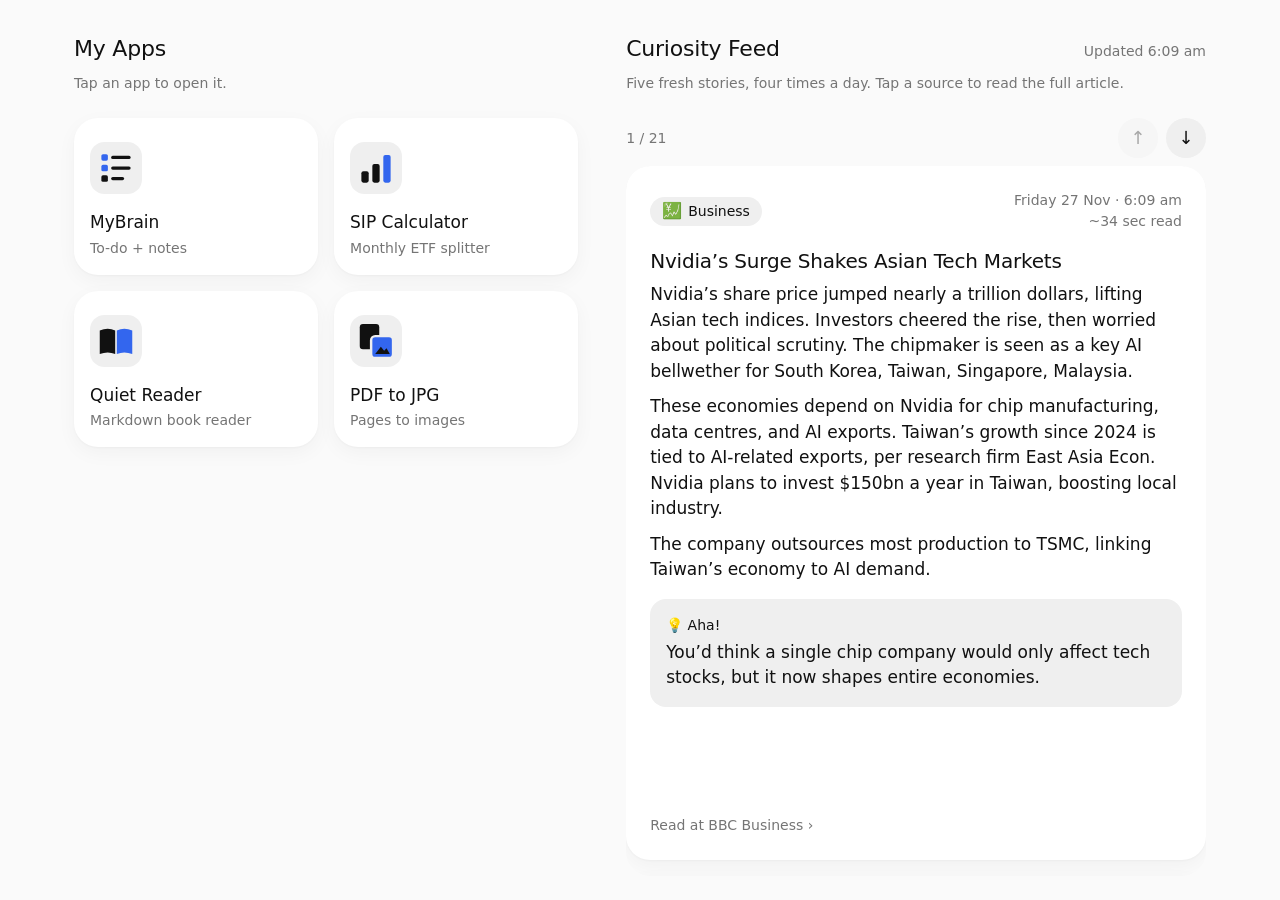
==== index.html @ 1f0b3046 "Curiosity Feed: Reels-style window, one story per screen - Feed is a fixed window; stories snap one " ====
<!DOCTYPE html>
<html lang="en">
<head>
<meta charset="utf-8">
<meta name="viewport" content="width=device-width, initial-scale=1">
<title>My Apps</title>
<link rel="manifest" href="/manifest.json">
<meta name="theme-color" content="#fafafa">
<meta name="color-scheme" content="only light">
<link rel="icon" href="/icons/icon-192.png">
<link rel="apple-touch-icon" href="/icons/icon-192.png">
<link rel="stylesheet" href="/theme.css">
<style>
  .grid{display:grid; grid-template-columns:1fr 1fr; gap:var(--s2)}
  a.app{display:block; background:var(--surface); border-radius:var(--r-card); padding:var(--s3) var(--s2) var(--s2);
        box-shadow:var(--shadow); text-decoration:none}
  a.app:active{transform:scale(.98)}
  .ico{width:52px; height:52px; display:block}
  .name{margin-top:var(--s2)}
  .desc{font-size:var(--fs-sm); color:var(--muted); margin-top:2px}
  #install{display:none; width:100%; margin-top:var(--s3)}

  /* ---------- Curiosity Feed ---------- */
  .feed-head{display:flex; align-items:baseline; justify-content:space-between; margin:var(--s5) 0 var(--s1)}
  .feed-head h2{font-size:var(--fs-lg); font-weight:500; margin:0; letter-spacing:-.01em}
  /* Reels-style window: fixed height, one story per screen, snaps into place */
  .feed-box{position:relative}
  #feed{height:min(700px, calc(100dvh - 150px)); overflow-y:auto; scroll-snap-type:y mandatory; overscroll-behavior:contain;
        scrollbar-width:none; border-radius:var(--r-card)}
  #feed::-webkit-scrollbar{display:none}
  .slide{height:100%; scroll-snap-align:start; scroll-snap-stop:always; padding-bottom:var(--s2)}
  .story{height:100%; display:flex; flex-direction:column; overflow-y:auto; overscroll-behavior:auto; scrollbar-width:none;
         background:var(--surface); border-radius:var(--r-card); padding:var(--s3); box-shadow:var(--shadow)}
  .story .src{margin-top:auto; padding-top:var(--s2)}
  .when{font-size:var(--fs-sm); color:var(--muted)}
  .feed-nav{display:flex; align-items:center; justify-content:flex-end; gap:var(--s1); margin:0 0 var(--s1)}
  .feed-nav .count{font-size:var(--fs-sm); color:var(--muted); margin-right:auto}
  .feed-nav button{width:40px; height:40px; border:0; border-radius:var(--r-pill); background:var(--soft); cursor:pointer; font-size:18px; line-height:1}
  .feed-nav button:disabled{opacity:.35; cursor:default}
  .story::-webkit-scrollbar{display:none}
  /* Wide screens: apps left, feed right; the page fits the screen and only the feed scrolls */
  @media (min-width: 1000px){
    .wrap{max-width:1180px; height:100dvh; padding-bottom:var(--s3); display:flex; flex-direction:column}
    .layout{flex:1; min-height:0; display:grid; grid-template-columns:minmax(0,1fr) minmax(0,1.15fr); gap:var(--s5)}
    .col-feed{display:flex; flex-direction:column; min-height:0}
    .col-feed .feed-head{margin-top:0}
    .feed-box{flex:1; min-height:0}
    #feed{height:100%}
  }
  /* Phones: almost full screen like Reels, slightly tighter text so a story fits one screen */
  @media (max-width: 600px){
    #feed{height:calc(100dvh - 72px); max-height:780px}
    .story{padding:20px}
    .story h3{font-size:18px; margin:12px 0 6px}
    .story p{font-size:16px; line-height:1.45; margin-bottom:8px}
    .aha{margin-top:12px; padding:12px var(--s2); font-size:16px; line-height:1.45}
    .story .src{padding-top:12px}
  }
  .story-top{display:flex; align-items:center; gap:var(--s1); font-size:var(--fs-sm); color:var(--muted)}
  .topic{display:inline-flex; align-items:center; gap:6px; background:var(--soft); color:var(--ink); border-radius:var(--r-pill); padding:4px 12px}
  .topic .em{font-size:16px; line-height:1}
  .new{background:var(--accent); color:var(--on-accent); border-radius:var(--r-pill); padding:2px 10px; font-size:12px}
  .read{margin-left:auto; text-align:right}
  .story h3{font-size:20px; font-weight:500; line-height:1.3; margin:var(--s2) 0 var(--s1); letter-spacing:-.01em}
  .story p{margin:0 0 10px} .story p:last-of-type{margin-bottom:0}
  .aha{margin-top:var(--s2); background:var(--soft); border-radius:var(--r-ctl); padding:var(--s2)}
  .aha b{display:block; font-weight:500; font-size:var(--fs-sm); margin-bottom:4px}
  .src{display:inline-flex; align-items:center; gap:4px; margin-top:var(--s2); font-size:var(--fs-sm); color:var(--muted); text-decoration:none}
  .src:hover{color:var(--ink)}
  .rabbit{background:var(--soft); box-shadow:none}
  .rabbit .topic{background:var(--surface)}
  .dig{display:flex; flex-direction:column; gap:var(--s1); margin-top:var(--s2)}
  .dig a{display:flex; justify-content:space-between; gap:var(--s1); background:var(--surface); border-radius:var(--r-ctl); padding:12px var(--s2);
         text-decoration:none; font-size:15px}
  .dig a span{color:var(--muted)}
  .skel{height:100%; border-radius:var(--r-card); background:var(--surface); box-shadow:var(--shadow); opacity:.6}
</style>
</head>
<body>
<div class="wrap">
 <div class="layout">
 <section class="col-apps">
  <h1 class="title">My Apps</h1>
  <p class="sub">Tap an app to open it.</p>
  <div class="grid" id="grid"></div>
  <button class="btn btn-primary" id="install">Install as app</button>
 </section>

 <section class="col-feed">
  <!-- Curiosity Feed: built 4× a day by .github/workflows/feed.yml into /feed/feed.json -->
  <div class="feed-head"><h2>Curiosity Feed</h2><span class="sub" id="feedWhen" style="margin:0"></span></div>
  <p class="sub">Five fresh stories, four times a day. Tap a source to read the full article.</p>
  <div class="feed-nav"><span class="count" id="feedCount"></span>
    <button id="feedUp" aria-label="Previous story">↑</button><button id="feedDown" aria-label="Next story">↓</button></div>
  <div class="feed-box"><div id="feed"><div class="slide"><div class="skel"></div></div></div></div>
 </section>
 </div>
</div>

<script>
// ---- Icons: soft grey tile, black shapes, one blue shape (see DESIGN.md) ----
const K = "var(--ink)", A = "var(--accent)";
const ICONS = {
  // checklist
  brain: `<rect x="14" y="15" width="8" height="8" rx="2" fill="${A}"/><rect x="26" y="17" width="24" height="4" rx="2" fill="${K}"/>
          <rect x="14" y="28" width="8" height="8" rx="2" fill="${A}"/><rect x="26" y="30" width="24" height="4" rx="2" fill="${K}"/>
          <rect x="14" y="41" width="8" height="8" rx="2" fill="${K}"/><rect x="26" y="43" width="16" height="4" rx="2" fill="${K}"/>`,
  // rising bars
  sip:   `<rect x="14" y="36" width="9" height="14" rx="2.5" fill="${K}"/><rect x="27.5" y="27" width="9" height="23" rx="2.5" fill="${K}"/>
          <rect x="41" y="16" width="9" height="34" rx="2.5" fill="${A}"/>`,
  // open book
  book:  `<path d="M12 19 Q22 15 31 19 V48 Q22 44 12 48 Z" fill="${K}"/><path d="M33 19 Q42 15 52 19 V48 Q42 44 33 48 Z" fill="${A}"/>`,
  // page → picture
  pdf:   `<rect x="12" y="11" width="24" height="31" rx="4" fill="${K}"/>
          <rect x="26" y="26" width="27" height="27" rx="5" fill="${A}" stroke="var(--soft)" stroke-width="3"/>
          <path d="M31 48 L38 39 L42 44 L45 41 L49 48 Z" fill="${K}"/>`,
};
const tile = k => `<svg class="ico" viewBox="0 0 64 64"><rect width="64" height="64" rx="18" fill="var(--soft)"/>${ICONS[k]}</svg>`;

// ---- Single source of truth: add a new app = add one line here ----
const APPS = [
  { name: "MyBrain",        desc: "To-do + notes",        icon: "brain", url: "/mybrain/" },
  { name: "SIP Calculator", desc: "Monthly ETF splitter", icon: "sip",   url: "/sipcalc/" },
  { name: "Quiet Reader",   desc: "Markdown book reader", icon: "book",  url: "/reader/" },
  { name: "PDF to JPG",     desc: "Pages to images",      icon: "pdf",   url: "/pdf2jpg/" },
];

document.getElementById("grid").innerHTML = APPS.map(a => `
  <a class="app" href="${a.url}">
    ${tile(a.icon)}
    <div class="name">${a.name}</div>
    <div class="desc">${a.desc}</div>
  </a>`).join("");

// ---- Curiosity Feed ----
const esc = s => String(s ?? "").replace(/[&<>"']/g, c => ({ "&": "&amp;", "<": "&lt;", ">": "&gt;", '"': "&quot;", "'": "&#39;" }[c]));
const safeUrl = u => /^https:\/\//.test(u) ? u : "#"; // only real https links
const time = d => d.toLocaleTimeString("en-IN", { hour: "numeric", minute: "2-digit" });
function runLabel(iso) {
  const d = new Date(iso), today = new Date(), y = new Date(); y.setDate(today.getDate() - 1);
  const day = d.toDateString() === today.toDateString() ? "Today" : d.toDateString() === y.toDateString() ? "Yesterday"
    : d.toLocaleDateString("en-IN", { weekday: "long", day: "numeric", month: "short" });
  return `${day} · ${time(d)}`;
}
// Split a story into short paragraphs (2–3 sentences each) so it reads easily on a phone
function paras(text) {
  const sent = String(text || "").match(/[^.!?]+[.!?]+["”’)]*\s*|[^.!?]+$/g) || [String(text || "")];
  const n = sent.length <= 4 ? 2 : 3, out = [];
  for (let i = 0; i < sent.length; i += n) out.push(sent.slice(i, i + n).join("").trim());
  return out.map(p => `<p>${esc(p)}</p>`).join("");
}
const storyHtml = (s, isNew, when) => `
  <div class="slide"><article class="story">
    <div class="story-top"><span class="topic"><span class="em">${esc(s.emoji)}</span>${esc(s.topic)}</span>
      ${isNew ? '<span class="new">New</span>' : ""}<span class="read">${esc(when)}<br>~${esc(s.readSec)} sec read</span></div>
    <h3>${esc(s.headline)}</h3>
    ${paras(s.body)}
    <div class="aha"><b>💡 Aha!</b>${esc(s.aha)}</div>
    <a class="src" href="${esc(safeUrl(s.url))}" target="_blank" rel="noopener">Read at ${esc(s.source)} ›</a>
  </article></div>`;
const rabbitHtml = (r, when) => `
  <div class="slide"><article class="story rabbit">
    <div class="story-top"><span class="topic"><span class="em">🕳️</span>Rabbit hole · ${esc(r.topic)}</span><span class="read">${esc(when)}</span></div>
    <h3>${esc(r.title)}</h3>
    <p>${esc(r.body)}</p>
    <div class="dig">${(r.dig || []).map(d => `<a href="${esc(safeUrl(d.url))}" target="_blank" rel="noopener">${esc(d.q)}<span>›</span></a>`).join("")}</div>
    <a class="src" href="${esc(safeUrl(r.url))}" target="_blank" rel="noopener">Starts from ${esc(r.source)} ›</a>
  </article></div>`;

async function loadFeed() {
  const box = document.getElementById("feed");
  let lastVisit = 0;
  try { lastVisit = Number(localStorage.getItem("feedLastVisit")) || 0; } catch {}
  try {
    const res = await fetch("/feed/feed.json", { cache: "no-cache" }); // always check for the newest feed
    if (!res.ok) throw new Error(res.status);
    const feed = await res.json();
    const runs = (feed.runs || []).filter(r => r.stories?.length);
    if (!runs.length) throw new Error("empty");
    document.getElementById("feedWhen").textContent = "Updated " + time(new Date(feed.updated));
    box.innerHTML = runs.map(r => {
      const isNew = lastVisit && Date.parse(r.at) > lastVisit;
      const when = runLabel(r.at);
      return r.stories.map(s => storyHtml(s, isNew, when)).join("") + (r.rabbit ? rabbitHtml(r.rabbit, when) : "");
    }).join("");
    box.scrollTop = 0;
    updateCount();
    try { localStorage.setItem("feedLastVisit", String(Date.now())); } catch {}
  } catch (e) {
    box.innerHTML = `<p class="note">Couldn't load the feed right now. Try again in a minute.</p>`;
    document.querySelector(".feed-nav").style.display = "none";
  }
}

// "3 / 21" counter + ↑ ↓ buttons (one story per step)
const feedBox = document.getElementById("feed");
function current() { return Math.round(feedBox.scrollTop / feedBox.clientHeight); }
function updateCount() {
  const n = feedBox.querySelectorAll(".slide").length, i = current();
  document.getElementById("feedCount").textContent = n ? `${i + 1} / ${n}` : "";
  document.getElementById("feedUp").disabled = i <= 0;
  document.getElementById("feedDown").disabled = i >= n - 1;
}
feedBox.addEventListener("scroll", () => requestAnimationFrame(updateCount), { passive: true });
document.getElementById("feedUp").onclick = () => feedBox.scrollBy({ top: -feedBox.clientHeight, behavior: "smooth" });
document.getElementById("feedDown").onclick = () => feedBox.scrollBy({ top: feedBox.clientHeight, behavior: "smooth" });
// Keyboard ↑ ↓ (desktop) move one story
document.addEventListener("keydown", e => {
  if (!["ArrowDown", "ArrowUp"].includes(e.key) || /INPUT|TEXTAREA/.test(document.activeElement.tagName)) return;
  e.preventDefault();
  document.getElementById(e.key === "ArrowDown" ? "feedDown" : "feedUp").click();
});
loadFeed();

// Service worker: needed so Chrome offers "Install"
if ("serviceWorker" in navigator) navigator.serviceWorker.register("/sw.js");

// Show our own Install button when Chrome allows it
let promptEvent = null;
const btn = document.getElementById("install");
window.addEventListener("beforeinstallprompt", e => { e.preventDefault(); promptEvent = e; btn.style.display = "flex"; });
btn.addEventListener("click", async () => {
  if (!promptEvent) return;
  promptEvent.prompt();
  await promptEvent.userChoice;
  promptEvent = null; btn.style.display = "none";
});
</script>
</body>
</html>
---- theme.css ----
/* =========================================================
   My Apps — shared theme (single source of truth)
   Every app links this file:  <link rel="stylesheet" href="/theme.css">
   Change a value here → every app changes.
   Rules: see DESIGN.md
   ========================================================= */

:root{
  color-scheme: only light;   /* always light, even if the phone is in dark mode */
  /* Colors: near-white, soft grey, black text, ONE blue accent */
  --bg:#fafafa;         /* page */
  --surface:#ffffff;    /* cards, buttons */
  --soft:#efefef;       /* pill tracks, inputs, icon tiles */
  --ink:#111111;        /* main text */
  --muted:#757575;      /* secondary text */
  --line:#ececec;       /* only if a divider is truly needed */
  --accent:#3366ee;     /* the one action color */
  --on-accent:#ffffff;
  --warn:#c2562a; --warn-soft:#fbefe8;

  /* Type: system font, regular weights, generous size */
  --font: system-ui, -apple-system, "Segoe UI", Roboto, sans-serif;
  --fs: 17px;           /* body */
  --fs-sm: 14px;        /* labels, notes */
  --fs-lg: 22px;        /* page title */
  --lh: 1.5;

  /* Space: 8-point scale */
  --s1:8px; --s2:16px; --s3:24px; --s4:32px; --s5:48px;

  /* Shape: pills and big soft corners, no hard borders */
  --r-pill:999px;
  --r-card:24px;
  --r-ctl:16px;
  --shadow: 0 1px 2px rgba(0,0,0,.03), 0 6px 20px rgba(0,0,0,.04);
}


/* ---------- Base ---------- */
*{box-sizing:border-box; -webkit-tap-highlight-color:transparent}
html,body{margin:0}
body{
  background:var(--bg); color:var(--ink);
  font:400 var(--fs)/var(--lh) var(--font);
  -webkit-font-smoothing:antialiased;
}
button,input,select,textarea{font:inherit; color:inherit}
a{color:inherit}

/* ---------- Layout ---------- */
.wrap{max-width:560px; margin:0 auto; padding:var(--s4) var(--s3) var(--s5)}
.title{font-size:var(--fs-lg); font-weight:500; margin:0 0 var(--s1); letter-spacing:-.01em}
.sub{color:var(--muted); font-size:var(--fs-sm); margin:0 0 var(--s3)}

/* ---------- Pieces ---------- */
.card{background:var(--surface); border-radius:var(--r-card); padding:var(--s3); margin-bottom:var(--s2); box-shadow:var(--shadow)}

.btn{display:inline-flex; align-items:center; justify-content:center; gap:var(--s1);
  min-height:48px; padding:0 var(--s3); border:0; border-radius:var(--r-pill);
  background:var(--soft); color:var(--ink); cursor:pointer; text-decoration:none}
.btn-primary{background:var(--accent); color:var(--on-accent)}
.btn:active{transform:scale(.97)}

/* Segmented pill switch (like Chat | Work) */
.seg{display:flex; padding:6px; gap:4px; background:var(--soft); border-radius:var(--r-pill)}
.seg button{flex:1; min-height:44px; border:0; background:none; border-radius:var(--r-pill); color:var(--ink); cursor:pointer}
.seg button.on{background:var(--surface); box-shadow:var(--shadow)}

.input{width:100%; min-height:48px; padding:0 var(--s2); border:0; border-radius:var(--r-ctl); background:var(--soft); outline:none}
.input:focus{box-shadow:0 0 0 2px var(--accent)}

.back{display:inline-flex; align-items:center; gap:6px; color:var(--muted); text-decoration:none; font-size:var(--fs-sm); margin-bottom:var(--s2)}
.note{font-size:var(--fs-sm); padding:var(--s1) var(--s2); border-radius:var(--r-ctl); background:var(--warn-soft); color:var(--warn)}
.muted{color:var(--muted)}
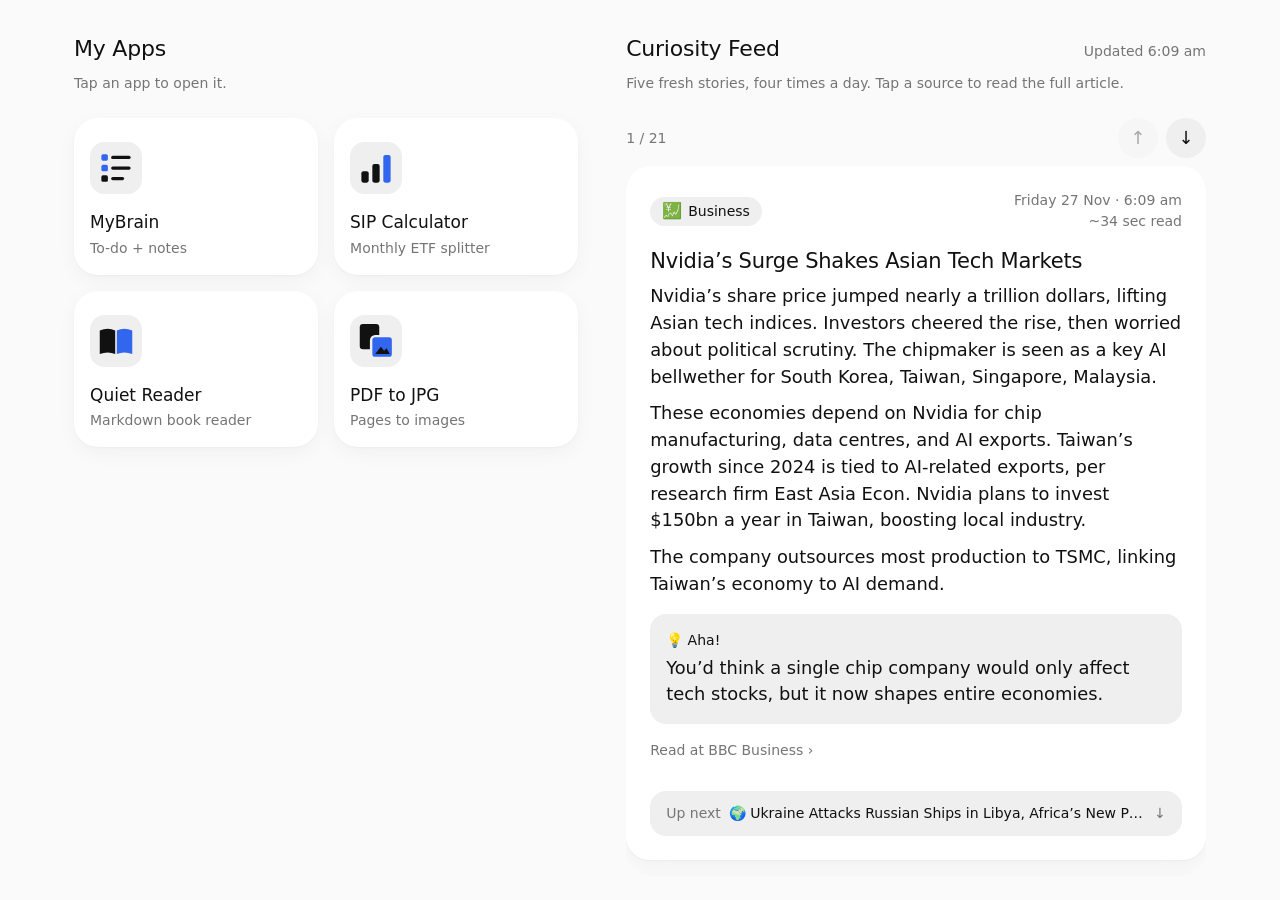
==== commit bc91b67d: "Curiosity Feed: fill each card — auto text size + Up next preview - Short stories get bigger text (u" ====
--- a/index.html
+++ b/index.html
@@ -31,7 +31,17 @@
   .slide{height:100%; scroll-snap-align:start; scroll-snap-stop:always; padding-bottom:var(--s2)}
   .story{height:100%; display:flex; flex-direction:column; overflow-y:auto; overscroll-behavior:auto; scrollbar-width:none;
          background:var(--surface); border-radius:var(--r-card); padding:var(--s3); box-shadow:var(--shadow)}
-  .story .src{margin-top:auto; padding-top:var(--s2)}
+  .story .src{align-self:flex-start; margin-bottom:var(--s2)}
+  /* Text size is set per card by fitText(): short stories get bigger text to fill the window */
+  .story{--fit:1}
+  .story h3{font-size:calc(20px * var(--fit))}
+  .story p, .story .aha{font-size:calc(17px * var(--fit))}
+  .next{margin-top:auto; display:flex; align-items:center; gap:var(--s1); width:100%; border:0; background:var(--soft); border-radius:var(--r-ctl);
+        padding:12px var(--s2); cursor:pointer; text-align:left; font-size:var(--fs-sm); color:var(--muted)}
+  .next b{font-weight:400; color:var(--ink); flex:1; min-width:0; overflow:hidden; text-overflow:ellipsis; white-space:nowrap}
+  .next.done{cursor:default; justify-content:center}
+  .story.tight .next{display:none}
+  .rabbit .next{background:var(--surface)}
   .when{font-size:var(--fs-sm); color:var(--muted)}
   .feed-nav{display:flex; align-items:center; justify-content:flex-end; gap:var(--s1); margin:0 0 var(--s1)}
   .feed-nav .count{font-size:var(--fs-sm); color:var(--muted); margin-right:auto}
@@ -51,17 +61,17 @@
   @media (max-width: 600px){
     #feed{height:calc(100dvh - 72px); max-height:780px}
     .story{padding:20px}
-    .story h3{font-size:18px; margin:12px 0 6px}
-    .story p{font-size:16px; line-height:1.45; margin-bottom:8px}
-    .aha{margin-top:12px; padding:12px var(--s2); font-size:16px; line-height:1.45}
-    .story .src{padding-top:12px}
+    .story h3{font-size:calc(18px * var(--fit)); margin:12px 0 6px}
+    .story p{font-size:calc(16px * var(--fit)); line-height:1.45; margin-bottom:8px}
+    .aha{margin-top:12px; padding:12px var(--s2); font-size:calc(16px * var(--fit)); line-height:1.45}
+    .next{padding:10px 14px}
   }
   .story-top{display:flex; align-items:center; gap:var(--s1); font-size:var(--fs-sm); color:var(--muted)}
   .topic{display:inline-flex; align-items:center; gap:6px; background:var(--soft); color:var(--ink); border-radius:var(--r-pill); padding:4px 12px}
   .topic .em{font-size:16px; line-height:1}
   .new{background:var(--accent); color:var(--on-accent); border-radius:var(--r-pill); padding:2px 10px; font-size:12px}
   .read{margin-left:auto; text-align:right}
-  .story h3{font-size:20px; font-weight:500; line-height:1.3; margin:var(--s2) 0 var(--s1); letter-spacing:-.01em}
+  .story h3{font-weight:500; line-height:1.3; margin:var(--s2) 0 var(--s1); letter-spacing:-.01em}
   .story p{margin:0 0 10px} .story p:last-of-type{margin-bottom:0}
   .aha{margin-top:var(--s2); background:var(--soft); border-radius:var(--r-ctl); padding:var(--s2)}
   .aha b{display:block; font-weight:500; font-size:var(--fs-sm); margin-bottom:4px}
@@ -149,7 +159,11 @@
   for (let i = 0; i < sent.length; i += n) out.push(sent.slice(i, i + n).join("").trim());
   return out.map(p => `<p>${esc(p)}</p>`).join("");
 }
-const storyHtml = (s, isNew, when) => `
+// Bottom of each card: preview of the next one (fills spare space, invites the next flick)
+const nextHtml = n => n
+  ? `<button class="next" data-next>Up next<b>${esc(n.emoji)} ${esc(n.title)}</b>↓</button>`
+  : `<div class="next done">You're all caught up ✓</div>`;
+const storyHtml = (s, isNew, when, next) => `
   <div class="slide"><article class="story">
     <div class="story-top"><span class="topic"><span class="em">${esc(s.emoji)}</span>${esc(s.topic)}</span>
       ${isNew ? '<span class="new">New</span>' : ""}<span class="read">${esc(when)}<br>~${esc(s.readSec)} sec read</span></div>
@@ -157,14 +171,16 @@
     ${paras(s.body)}
     <div class="aha"><b>💡 Aha!</b>${esc(s.aha)}</div>
     <a class="src" href="${esc(safeUrl(s.url))}" target="_blank" rel="noopener">Read at ${esc(s.source)} ›</a>
+    ${nextHtml(next)}
   </article></div>`;
-const rabbitHtml = (r, when) => `
+const rabbitHtml = (r, when, next) => `
   <div class="slide"><article class="story rabbit">
     <div class="story-top"><span class="topic"><span class="em">🕳️</span>Rabbit hole · ${esc(r.topic)}</span><span class="read">${esc(when)}</span></div>
     <h3>${esc(r.title)}</h3>
     <p>${esc(r.body)}</p>
     <div class="dig">${(r.dig || []).map(d => `<a href="${esc(safeUrl(d.url))}" target="_blank" rel="noopener">${esc(d.q)}<span>›</span></a>`).join("")}</div>
     <a class="src" href="${esc(safeUrl(r.url))}" target="_blank" rel="noopener">Starts from ${esc(r.source)} ›</a>
+    ${nextHtml(next)}
   </article></div>`;
 
 async function loadFeed() {
@@ -178,12 +194,17 @@
     const runs = (feed.runs || []).filter(r => r.stories?.length);
     if (!runs.length) throw new Error("empty");
     document.getElementById("feedWhen").textContent = "Updated " + time(new Date(feed.updated));
-    box.innerHTML = runs.map(r => {
-      const isNew = lastVisit && Date.parse(r.at) > lastVisit;
-      const when = runLabel(r.at);
-      return r.stories.map(s => storyHtml(s, isNew, when)).join("") + (r.rabbit ? rabbitHtml(r.rabbit, when) : "");
-    }).join("");
+    // Flatten to one list of cards, so each card knows the next one
+    const cards = [];
+    runs.forEach(r => {
+      const isNew = lastVisit && Date.parse(r.at) > lastVisit, when = runLabel(r.at);
+      r.stories.forEach(s => cards.push({ kind: "story", d: s, isNew, when, title: s.headline, emoji: s.emoji }));
+      if (r.rabbit) cards.push({ kind: "rabbit", d: r.rabbit, when, title: r.rabbit.title, emoji: "🕳️" });
+    });
+    box.innerHTML = cards.map((c, i) => c.kind === "story"
+      ? storyHtml(c.d, c.isNew, c.when, cards[i + 1]) : rabbitHtml(c.d, c.when, cards[i + 1])).join("");
     box.scrollTop = 0;
+    fitText();
     updateCount();
     try { localStorage.setItem("feedLastVisit", String(Date.now())); } catch {}
   } catch (e) {
@@ -191,6 +212,19 @@
     document.querySelector(".feed-nav").style.display = "none";
   }
 }
+
+// Biggest text (up to 140%) that still fits each card, so short stories don't leave empty space
+function fitText() {
+  for (const card of document.querySelectorAll("#feed .story")) {
+    let f = 1.4;
+    card.style.setProperty("--fit", f);
+    card.classList.remove("tight");
+    while (f > 1 && card.scrollHeight > card.clientHeight + 1) { f = Math.round((f - 0.05) * 100) / 100; card.style.setProperty("--fit", f); }
+    if (card.scrollHeight > card.clientHeight + 1) card.classList.add("tight"); // long story: no room for "Up next"
+  }
+}
+let fitTimer;
+window.addEventListener("resize", () => { clearTimeout(fitTimer); fitTimer = setTimeout(fitText, 150); });
 
 // "3 / 21" counter + ↑ ↓ buttons (one story per step)
 const feedBox = document.getElementById("feed");
@@ -202,6 +236,7 @@
   document.getElementById("feedDown").disabled = i >= n - 1;
 }
 feedBox.addEventListener("scroll", () => requestAnimationFrame(updateCount), { passive: true });
+feedBox.addEventListener("click", e => { if (e.target.closest("[data-next]")) document.getElementById("feedDown").click(); });
 document.getElementById("feedUp").onclick = () => feedBox.scrollBy({ top: -feedBox.clientHeight, behavior: "smooth" });
 document.getElementById("feedDown").onclick = () => feedBox.scrollBy({ top: feedBox.clientHeight, behavior: "smooth" });
 // Keyboard ↑ ↓ (desktop) move one story
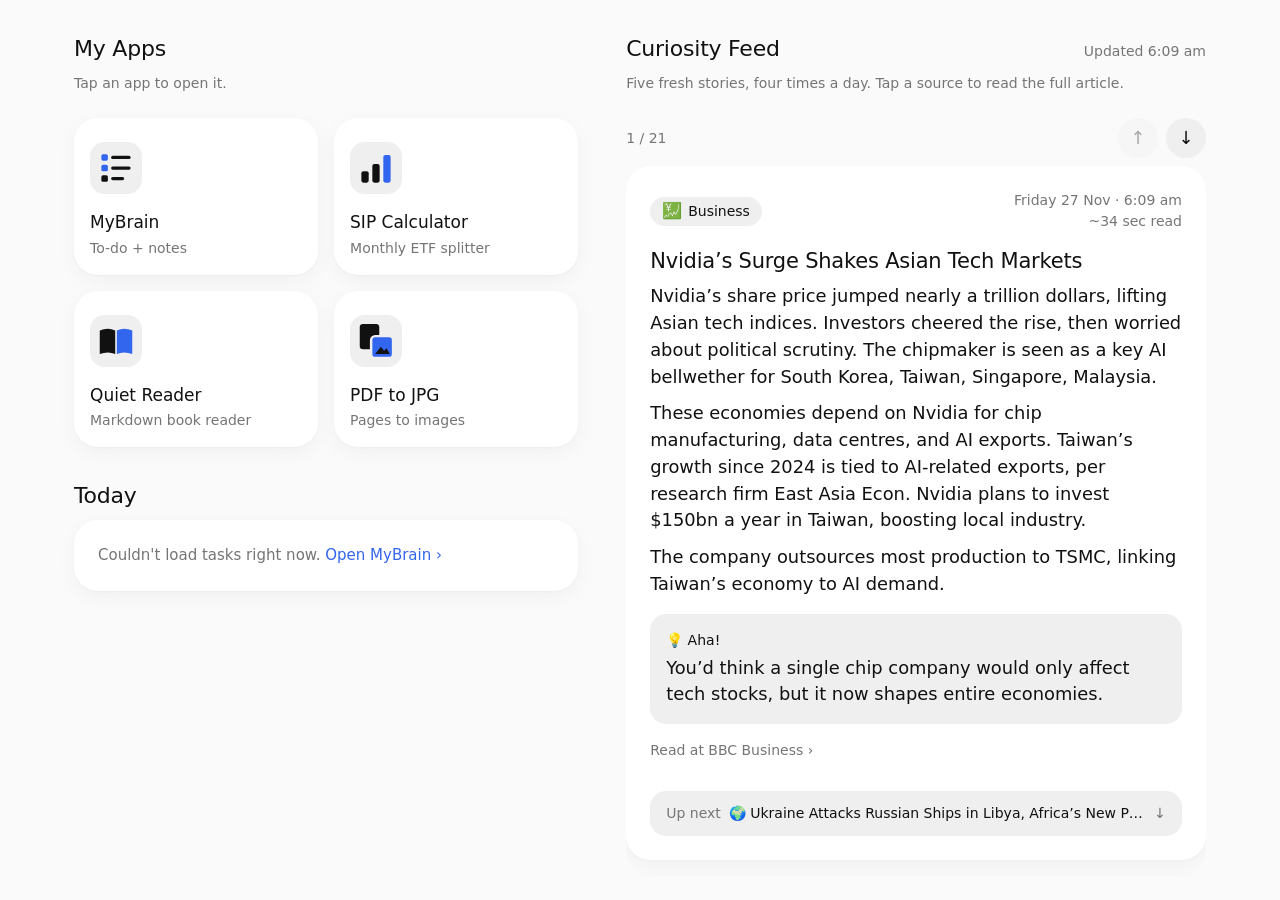
==== commit ea40c7ab: "Home: Today section with due + overdue MyBrain tasks Uses the MyBrain login saved on this same site " ====
--- a/index.html
+++ b/index.html
@@ -19,6 +19,24 @@
   .name{margin-top:var(--s2)}
   .desc{font-size:var(--fs-sm); color:var(--muted); margin-top:2px}
   #install{display:none; width:100%; margin-top:var(--s3)}
+
+  /* ---------- Today (MyBrain tasks) ---------- */
+  .today{margin-top:var(--s4)}
+  .today-head{display:flex; align-items:baseline; justify-content:space-between; margin-bottom:var(--s1)}
+  .today-head h2{font-size:var(--fs-lg); font-weight:500; margin:0; letter-spacing:-.01em}
+  .today-head .sub{margin:0}
+  .today-list{background:var(--surface); border-radius:var(--r-card); box-shadow:var(--shadow); padding:var(--s1); max-height:340px; overflow-y:auto}
+  .trow{display:flex; align-items:center; gap:12px; padding:12px var(--s2); border-radius:var(--r-ctl); text-decoration:none; color:var(--ink)}
+  a.trow:hover{background:var(--soft)}
+  .trow .dot{width:10px; height:10px; border-radius:50%; flex:none; background:var(--soft); box-shadow:inset 0 0 0 2px var(--muted)}
+  .trow .dot.p1{background:var(--ink); box-shadow:none}
+  .trow .t{flex:1; min-width:0; overflow:hidden; text-overflow:ellipsis; white-space:nowrap}
+  .trow .d{font-size:var(--fs-sm); color:var(--muted); flex:none}
+  .trow .d.late{color:var(--warn)}
+  .tgroup{font-size:var(--fs-sm); color:var(--muted); padding:var(--s1) var(--s2) 4px}
+  .tmsg{padding:var(--s2); color:var(--muted); font-size:15px}
+  .tmsg a{color:var(--accent); text-decoration:none}
+  .skel-row{height:48px; background:var(--soft); opacity:.6}
 
   /* ---------- Curiosity Feed ---------- */
   .feed-head{display:flex; align-items:baseline; justify-content:space-between; margin:var(--s5) 0 var(--s1)}
@@ -53,6 +71,9 @@
     .wrap{max-width:1180px; height:100dvh; padding-bottom:var(--s3); display:flex; flex-direction:column}
     .layout{flex:1; min-height:0; display:grid; grid-template-columns:minmax(0,1fr) minmax(0,1.15fr); gap:var(--s5)}
     .col-feed{display:flex; flex-direction:column; min-height:0}
+    .col-apps{display:flex; flex-direction:column; min-height:0}
+    .today{flex:1; min-height:0; display:flex; flex-direction:column}
+    .today-list{max-height:none; flex:0 1 auto; min-height:0}
     .col-feed .feed-head{margin-top:0}
     .feed-box{flex:1; min-height:0}
     #feed{height:100%}
@@ -93,6 +114,12 @@
   <h1 class="title">My Apps</h1>
   <p class="sub">Tap an app to open it.</p>
   <div class="grid" id="grid"></div>
+
+  <!-- Today: due-today + overdue tasks from MyBrain (uses your MyBrain login on this same site) -->
+  <div class="today">
+    <div class="today-head"><h2>Today</h2><span class="sub" id="todayCount"></span></div>
+    <div id="todayList" class="today-list"><div class="trow skel-row"></div></div>
+  </div>
   <button class="btn btn-primary" id="install">Install as app</button>
  </section>
 
@@ -141,6 +168,43 @@
     <div class="name">${a.name}</div>
     <div class="desc">${a.desc}</div>
   </a>`).join("");
+
+// ---- Today: due + overdue tasks from MyBrain ----
+// Same website as MyBrain (dhvl1992.github.io), so the MyBrain login saved in this browser works here too.
+// The publishable key is public by design; MyBrain's database rules only return YOUR rows when logged in.
+const MB_URL = "https://yncbwqhytcxkqrlonkkk.supabase.co";
+const MB_KEY = "sb_publishable_Sf-aeTSLVtF1aR2-KUSWMA_ecVQidxd";
+const localIso = (d = new Date()) => new Date(d.getTime() - d.getTimezoneOffset() * 60000).toISOString().slice(0, 10);
+function loadScript(src) {
+  return new Promise((ok, fail) => { const s = document.createElement("script"); s.src = src; s.onload = ok; s.onerror = fail; document.head.appendChild(s); });
+}
+async function loadToday() {
+  const box = document.getElementById("todayList"), count = document.getElementById("todayCount");
+  try {
+    if (!window.supabase) await loadScript("/mybrain/vendor/supabase.js"); // MyBrain's own copy, no outside CDN
+    const db = supabase.createClient(MB_URL, MB_KEY, { auth: { autoRefreshToken: false } }); // MyBrain keeps the login fresh
+    const { data: { session } } = await db.auth.getSession();
+    if (!session) {
+      box.innerHTML = `<div class="tmsg"><a href="/mybrain/">Log in to MyBrain</a> to see today's tasks here.</div>`;
+      return;
+    }
+    const today = localIso();
+    const { data, error } = await db.from("items").select("id, title, due, priority")
+      .eq("kind", "todo").eq("done", false).lte("due", today).order("due").order("priority");
+    if (error) throw error;
+    const late = data.filter(t => t.due < today), now = data.filter(t => t.due === today);
+    count.textContent = data.length ? `${data.length} to do` : "";
+    if (!data.length) { box.innerHTML = `<div class="tmsg">Nothing due today ✓</div>`; return; }
+    const daysLate = d => Math.round((new Date(today) - new Date(d)) / 86400000);
+    const row = (t, label, cls) => `<a class="trow" href="/mybrain/#todo/${encodeURIComponent(t.id)}">
+        <span class="dot ${t.priority === 1 ? "p1" : ""}"></span><span class="t">${esc(t.title)}</span><span class="d ${cls}">${label}</span></a>`;
+    box.innerHTML =
+      (late.length ? `<div class="tgroup">Overdue</div>` + late.map(t => row(t, daysLate(t.due) === 1 ? "1 day late" : `${daysLate(t.due)} days late`, "late")).join("") : "")
+      + (now.length ? `<div class="tgroup">Today</div>` + now.map(t => row(t, "Today", "")).join("") : "");
+  } catch (e) {
+    box.innerHTML = `<div class="tmsg">Couldn't load tasks right now. <a href="/mybrain/">Open MyBrain ›</a></div>`;
+  }
+}
 
 // ---- Curiosity Feed ----
 const esc = s => String(s ?? "").replace(/[&<>"']/g, c => ({ "&": "&amp;", "<": "&lt;", ">": "&gt;", '"': "&quot;", "'": "&#39;" }[c]));
@@ -246,6 +310,7 @@
   document.getElementById(e.key === "ArrowDown" ? "feedDown" : "feedUp").click();
 });
 loadFeed();
+loadToday();
 
 // Service worker: needed so Chrome offers "Install"
 if ("serviceWorker" in navigator) navigator.serviceWorker.register("/sw.js");
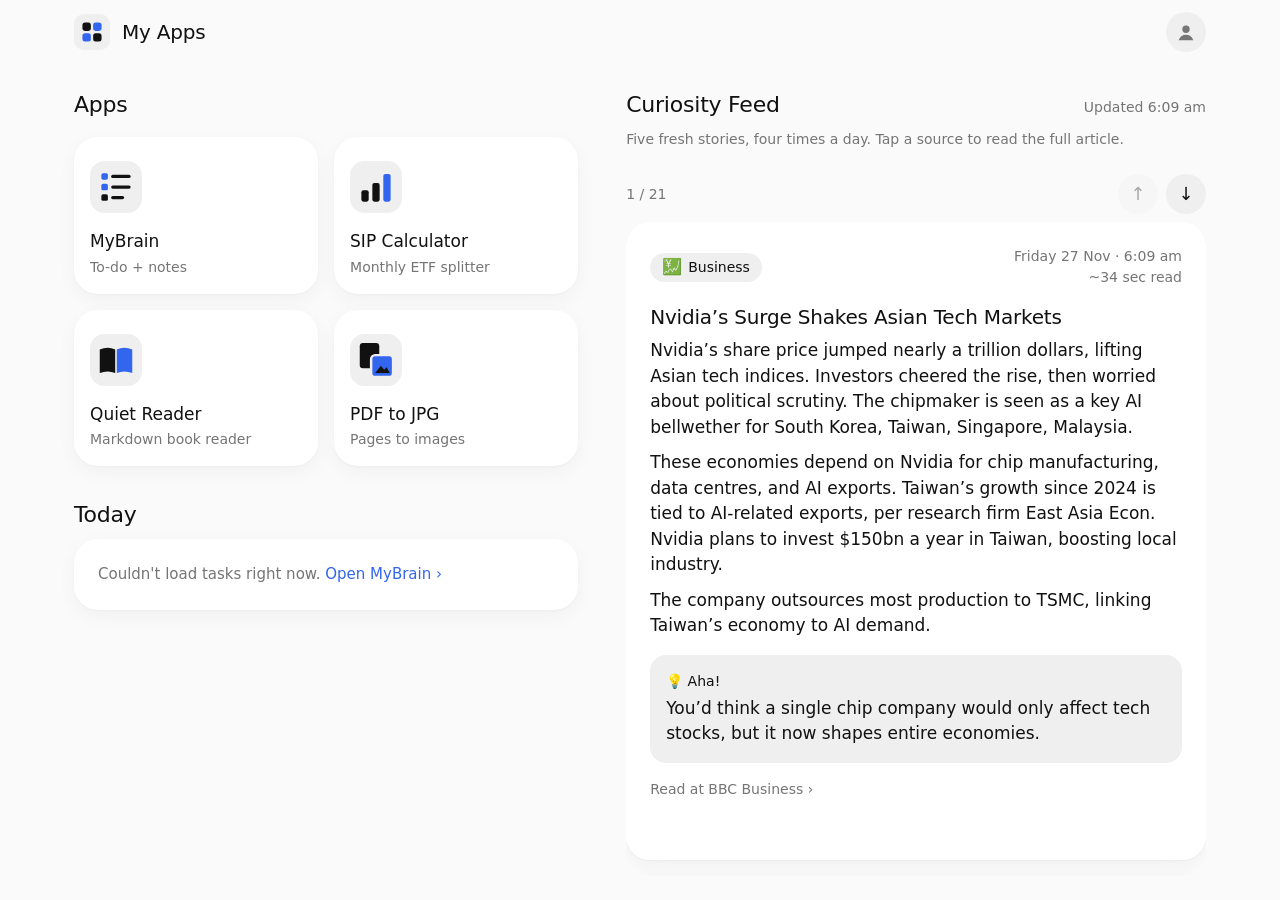
==== commit 7cc56169: "Home: app-style top bar with logo/name (home) and account menu - Logo + My Apps on the left; tap scr" ====
--- a/index.html
+++ b/index.html
@@ -18,7 +18,29 @@
   .ico{width:52px; height:52px; display:block}
   .name{margin-top:var(--s2)}
   .desc{font-size:var(--fs-sm); color:var(--muted); margin-top:2px}
-  #install{display:none; width:100%; margin-top:var(--s3)}
+  /* ---------- Top bar ---------- */
+  .topbar{position:sticky; top:0; z-index:20; display:flex; align-items:center; justify-content:space-between;
+          height:64px; margin:0 calc(-1 * var(--s3)) var(--s2); padding:0 var(--s3);
+          background:rgba(250,250,250,.88); -webkit-backdrop-filter:saturate(1.4) blur(12px); backdrop-filter:saturate(1.4) blur(12px)}
+  .brand{display:flex; align-items:center; gap:12px; text-decoration:none; font-size:20px; font-weight:500; letter-spacing:-.01em}
+  .brand .logo{width:36px; height:36px}
+  .acct{position:relative}
+  .avatar{width:40px; height:40px; border-radius:50%; border:0; background:var(--soft); color:var(--muted); cursor:pointer;
+          display:grid; place-items:center; font-size:16px; font-weight:500; padding:0}
+  .avatar svg{width:22px; height:22px}
+  .avatar.in{background:var(--ink); color:var(--surface)}
+  .menu{position:absolute; right:0; top:48px; min-width:280px; max-width:calc(100vw - 32px); background:var(--surface); border-radius:var(--r-ctl);
+        box-shadow:0 8px 30px rgba(0,0,0,.12); padding:var(--s1); display:flex; flex-direction:column}
+  .menu[hidden]{display:none}
+  .menu-who{font-size:var(--fs-sm); color:var(--muted); padding:var(--s1) 12px 12px; overflow-wrap:anywhere}
+  .menu a, .menu button{display:block; text-align:left; border:0; background:none; padding:12px; border-radius:12px;
+          font-size:15px; text-decoration:none; color:var(--ink); cursor:pointer}
+  .menu a:hover, .menu button:hover{background:var(--soft)}
+  #install{display:none}
+  .wrap{padding-top:0}
+  #mLogout{color:var(--warn)}
+  .sec-head{margin:0 0 var(--s2)}
+  .sec-head h2{font-size:var(--fs-lg); font-weight:500; margin:0; letter-spacing:-.01em}
 
   /* ---------- Today (MyBrain tasks) ---------- */
   .today{margin-top:var(--s4)}
@@ -68,7 +90,8 @@
   .story::-webkit-scrollbar{display:none}
   /* Wide screens: apps left, feed right; the page fits the screen and only the feed scrolls */
   @media (min-width: 1000px){
-    .wrap{max-width:1180px; height:100dvh; padding-bottom:var(--s3); display:flex; flex-direction:column}
+    .wrap{max-width:1180px; height:100dvh; padding-top:0; padding-bottom:var(--s3); display:flex; flex-direction:column}
+    .topbar{margin-bottom:var(--s3)}
     .layout{flex:1; min-height:0; display:grid; grid-template-columns:minmax(0,1fr) minmax(0,1.15fr); gap:var(--s5)}
     .col-feed{display:flex; flex-direction:column; min-height:0}
     .col-apps{display:flex; flex-direction:column; min-height:0}
@@ -80,7 +103,7 @@
   }
   /* Phones: almost full screen like Reels, slightly tighter text so a story fits one screen */
   @media (max-width: 600px){
-    #feed{height:calc(100dvh - 72px); max-height:780px}
+    #feed{height:calc(100dvh - 72px - 64px); max-height:780px} /* minus the sticky top bar */
     .story{padding:20px}
     .story h3{font-size:calc(18px * var(--fit)); margin:12px 0 6px}
     .story p{font-size:calc(16px * var(--fit)); line-height:1.45; margin-bottom:8px}
@@ -109,10 +132,30 @@
 </head>
 <body>
 <div class="wrap">
+ <!-- Top bar: logo + name (home) on the left, account menu on the right -->
+ <header class="topbar">
+  <a class="brand" href="/" id="homeBtn" aria-label="My Apps home">
+    <svg class="logo" viewBox="0 0 64 64" aria-hidden="true"><rect width="64" height="64" rx="18" fill="var(--soft)"/>
+      <rect x="15" y="15" width="15" height="15" rx="4.5" fill="var(--ink)"/><rect x="34" y="15" width="15" height="15" rx="4.5" fill="var(--accent)"/>
+      <rect x="15" y="34" width="15" height="15" rx="4.5" fill="var(--accent)"/><rect x="34" y="34" width="15" height="15" rx="4.5" fill="var(--ink)"/></svg>
+    <span>My Apps</span>
+  </a>
+  <div class="acct">
+    <button class="avatar" id="acctBtn" aria-label="Account and settings" aria-haspopup="menu" aria-expanded="false">
+      <svg viewBox="0 0 24 24" aria-hidden="true"><circle cx="12" cy="9" r="4" fill="currentColor"/><path d="M4 21c1.5-4 4.5-6 8-6s6.5 2 8 6z" fill="currentColor"/></svg>
+    </button>
+    <div class="menu" id="acctMenu" role="menu" hidden>
+      <div class="menu-who" id="acctWho">Not logged in</div>
+      <a role="menuitem" href="/mybrain/" id="mOpen">Open MyBrain</a>
+      <button role="menuitem" id="install">Install as app</button>
+      <button role="menuitem" id="mLogout" hidden>Log out</button>
+    </div>
+  </div>
+ </header>
+
  <div class="layout">
  <section class="col-apps">
-  <h1 class="title">My Apps</h1>
-  <p class="sub">Tap an app to open it.</p>
+  <div class="sec-head"><h2>Apps</h2></div>
   <div class="grid" id="grid"></div>
 
   <!-- Today: due-today + overdue tasks from MyBrain (uses your MyBrain login on this same site) -->
@@ -120,7 +163,6 @@
     <div class="today-head"><h2>Today</h2><span class="sub" id="todayCount"></span></div>
     <div id="todayList" class="today-list"><div class="trow skel-row"></div></div>
   </div>
-  <button class="btn btn-primary" id="install">Install as app</button>
  </section>
 
  <section class="col-feed">
@@ -178,12 +220,18 @@
 function loadScript(src) {
   return new Promise((ok, fail) => { const s = document.createElement("script"); s.src = src; s.onload = ok; s.onerror = fail; document.head.appendChild(s); });
 }
+let mbClient = null;
+async function getMB() {
+  if (mbClient) return mbClient;
+  if (!window.supabase) await loadScript("/mybrain/vendor/supabase.js"); // MyBrain's own copy, no outside CDN
+  return (mbClient = supabase.createClient(MB_URL, MB_KEY, { auth: { autoRefreshToken: false } })); // MyBrain keeps the login fresh
+}
 async function loadToday() {
   const box = document.getElementById("todayList"), count = document.getElementById("todayCount");
   try {
-    if (!window.supabase) await loadScript("/mybrain/vendor/supabase.js"); // MyBrain's own copy, no outside CDN
-    const db = supabase.createClient(MB_URL, MB_KEY, { auth: { autoRefreshToken: false } }); // MyBrain keeps the login fresh
+    const db = await getMB();
     const { data: { session } } = await db.auth.getSession();
+    setAccount(session);
     if (!session) {
       box.innerHTML = `<div class="tmsg"><a href="/mybrain/">Log in to MyBrain</a> to see today's tasks here.</div>`;
       return;
@@ -205,6 +253,41 @@
     box.innerHTML = `<div class="tmsg">Couldn't load tasks right now. <a href="/mybrain/">Open MyBrain ›</a></div>`;
   }
 }
+
+// ---- Top bar: home + account menu ----
+const acctBtn = document.getElementById("acctBtn"), acctMenu = document.getElementById("acctMenu");
+function setAccount(session) {
+  const email = session?.user?.email || "";
+  if (email) {
+    acctBtn.classList.add("in");
+    acctBtn.textContent = email[0].toUpperCase();
+    acctBtn.title = email;
+    document.getElementById("acctWho").textContent = "Signed in as " + email;
+    document.getElementById("mOpen").textContent = "Open MyBrain";
+    document.getElementById("mLogout").hidden = false;
+  } else {
+    document.getElementById("acctWho").textContent = "Not logged in";
+    document.getElementById("mOpen").textContent = "Log in to MyBrain";
+  }
+}
+function toggleMenu(open = acctMenu.hidden) {
+  acctMenu.hidden = !open;
+  acctBtn.setAttribute("aria-expanded", String(open));
+}
+acctBtn.addEventListener("click", e => { e.stopPropagation(); toggleMenu(); });
+document.addEventListener("click", e => { if (!acctMenu.hidden && !e.target.closest(".acct")) toggleMenu(false); });
+document.addEventListener("keydown", e => { if (e.key === "Escape") toggleMenu(false); });
+document.getElementById("mLogout").addEventListener("click", async () => {
+  try { await (await getMB()).auth.signOut({ scope: "local" }); } catch {} // "local" = only this browser, other devices stay logged in
+  location.reload();
+});
+// Logo/name: on the home page, scroll back to the top (like tapping Instagram's logo)
+document.getElementById("homeBtn").addEventListener("click", e => {
+  if (location.pathname !== "/") return;
+  e.preventDefault();
+  window.scrollTo({ top: 0, behavior: "smooth" });
+  document.getElementById("feed")?.scrollTo({ top: 0, behavior: "smooth" });
+});
 
 // ---- Curiosity Feed ----
 const esc = s => String(s ?? "").replace(/[&<>"']/g, c => ({ "&": "&amp;", "<": "&lt;", ">": "&gt;", '"': "&quot;", "'": "&#39;" }[c]));
@@ -318,12 +401,12 @@
 // Show our own Install button when Chrome allows it
 let promptEvent = null;
 const btn = document.getElementById("install");
-window.addEventListener("beforeinstallprompt", e => { e.preventDefault(); promptEvent = e; btn.style.display = "flex"; });
+window.addEventListener("beforeinstallprompt", e => { e.preventDefault(); promptEvent = e; btn.style.display = "block"; });
 btn.addEventListener("click", async () => {
   if (!promptEvent) return;
   promptEvent.prompt();
   await promptEvent.userChoice;
-  promptEvent = null; btn.style.display = "none";
+  promptEvent = null; btn.style.display = "none"; toggleMenu(false);
 });
 </script>
 </body>
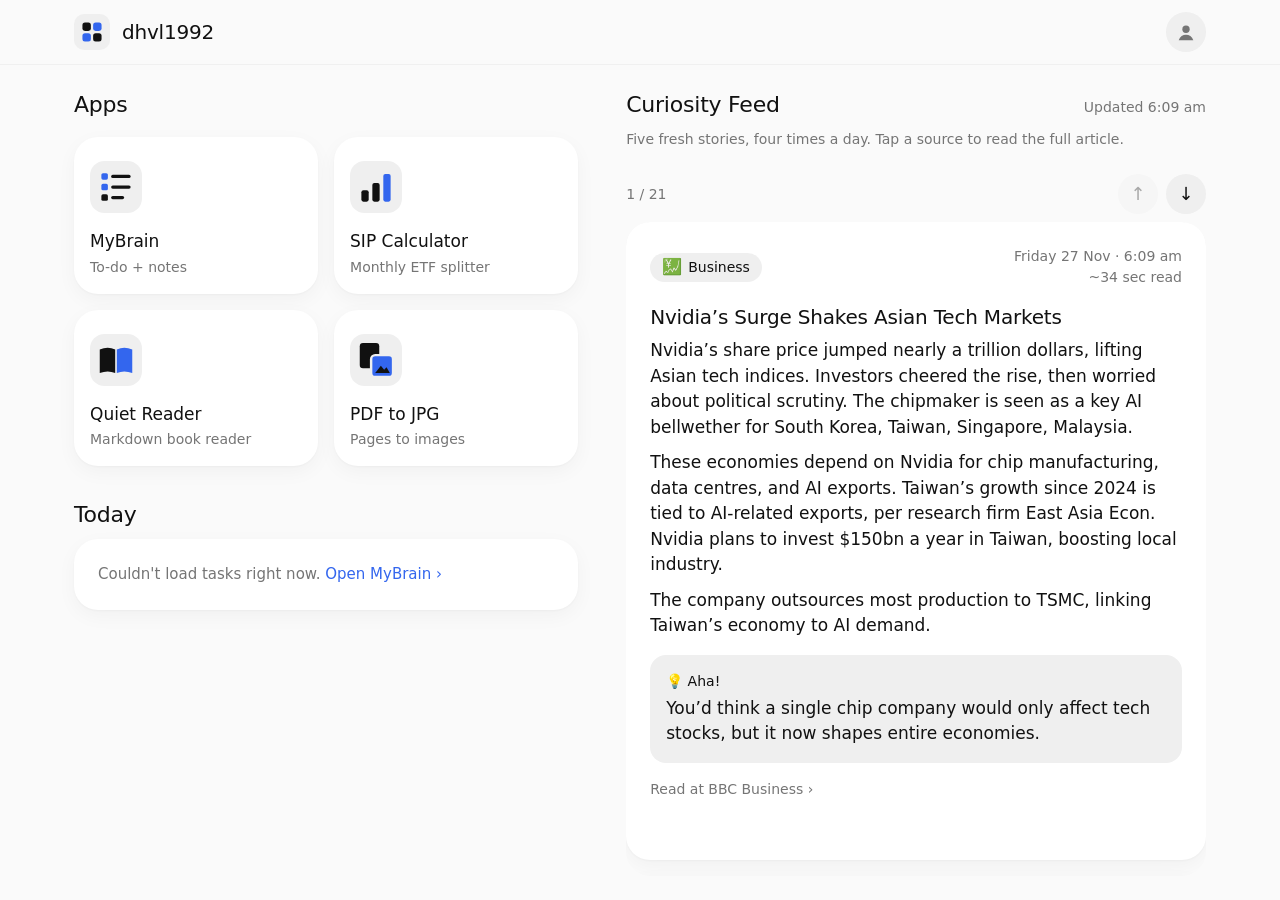
==== commit d92752f0: "One app, one bar: shared /topbar.js + /apps.js, rename to dhvl1992 - apps.js: the single app list (h" ====
--- a/index.html
+++ b/index.html
@@ -3,7 +3,7 @@
 <head>
 <meta charset="utf-8">
 <meta name="viewport" content="width=device-width, initial-scale=1">
-<title>My Apps</title>
+<title>dhvl1992</title>
 <link rel="manifest" href="/manifest.json">
 <meta name="theme-color" content="#fafafa">
 <meta name="color-scheme" content="only light">
@@ -18,27 +18,7 @@
   .ico{width:52px; height:52px; display:block}
   .name{margin-top:var(--s2)}
   .desc{font-size:var(--fs-sm); color:var(--muted); margin-top:2px}
-  /* ---------- Top bar ---------- */
-  .topbar{position:sticky; top:0; z-index:20; display:flex; align-items:center; justify-content:space-between;
-          height:64px; margin:0 calc(-1 * var(--s3)) var(--s2); padding:0 var(--s3);
-          background:rgba(250,250,250,.88); -webkit-backdrop-filter:saturate(1.4) blur(12px); backdrop-filter:saturate(1.4) blur(12px)}
-  .brand{display:flex; align-items:center; gap:12px; text-decoration:none; font-size:20px; font-weight:500; letter-spacing:-.01em}
-  .brand .logo{width:36px; height:36px}
-  .acct{position:relative}
-  .avatar{width:40px; height:40px; border-radius:50%; border:0; background:var(--soft); color:var(--muted); cursor:pointer;
-          display:grid; place-items:center; font-size:16px; font-weight:500; padding:0}
-  .avatar svg{width:22px; height:22px}
-  .avatar.in{background:var(--ink); color:var(--surface)}
-  .menu{position:absolute; right:0; top:48px; min-width:280px; max-width:calc(100vw - 32px); background:var(--surface); border-radius:var(--r-ctl);
-        box-shadow:0 8px 30px rgba(0,0,0,.12); padding:var(--s1); display:flex; flex-direction:column}
-  .menu[hidden]{display:none}
-  .menu-who{font-size:var(--fs-sm); color:var(--muted); padding:var(--s1) 12px 12px; overflow-wrap:anywhere}
-  .menu a, .menu button{display:block; text-align:left; border:0; background:none; padding:12px; border-radius:12px;
-          font-size:15px; text-decoration:none; color:var(--ink); cursor:pointer}
-  .menu a:hover, .menu button:hover{background:var(--soft)}
-  #install{display:none}
-  .wrap{padding-top:0}
-  #mLogout{color:var(--warn)}
+  .wrap{padding-top:var(--s3)}
   .sec-head{margin:0 0 var(--s2)}
   .sec-head h2{font-size:var(--fs-lg); font-weight:500; margin:0; letter-spacing:-.01em}
 
@@ -90,8 +70,7 @@
   .story::-webkit-scrollbar{display:none}
   /* Wide screens: apps left, feed right; the page fits the screen and only the feed scrolls */
   @media (min-width: 1000px){
-    .wrap{max-width:1180px; height:100dvh; padding-top:0; padding-bottom:var(--s3); display:flex; flex-direction:column}
-    .topbar{margin-bottom:var(--s3)}
+    .wrap{max-width:1180px; height:calc(100dvh - var(--topbar-h, 64px)); padding-bottom:var(--s3); display:flex; flex-direction:column}
     .layout{flex:1; min-height:0; display:grid; grid-template-columns:minmax(0,1fr) minmax(0,1.15fr); gap:var(--s5)}
     .col-feed{display:flex; flex-direction:column; min-height:0}
     .col-apps{display:flex; flex-direction:column; min-height:0}
@@ -103,7 +82,7 @@
   }
   /* Phones: almost full screen like Reels, slightly tighter text so a story fits one screen */
   @media (max-width: 600px){
-    #feed{height:calc(100dvh - 72px - 64px); max-height:780px} /* minus the sticky top bar */
+    #feed{height:calc(100dvh - 72px); max-height:780px} /* the shared bar hides while you scroll the feed */
     .story{padding:20px}
     .story h3{font-size:calc(18px * var(--fit)); margin:12px 0 6px}
     .story p{font-size:calc(16px * var(--fit)); line-height:1.45; margin-bottom:8px}
@@ -132,26 +111,6 @@
 </head>
 <body>
 <div class="wrap">
- <!-- Top bar: logo + name (home) on the left, account menu on the right -->
- <header class="topbar">
-  <a class="brand" href="/" id="homeBtn" aria-label="My Apps home">
-    <svg class="logo" viewBox="0 0 64 64" aria-hidden="true"><rect width="64" height="64" rx="18" fill="var(--soft)"/>
-      <rect x="15" y="15" width="15" height="15" rx="4.5" fill="var(--ink)"/><rect x="34" y="15" width="15" height="15" rx="4.5" fill="var(--accent)"/>
-      <rect x="15" y="34" width="15" height="15" rx="4.5" fill="var(--accent)"/><rect x="34" y="34" width="15" height="15" rx="4.5" fill="var(--ink)"/></svg>
-    <span>My Apps</span>
-  </a>
-  <div class="acct">
-    <button class="avatar" id="acctBtn" aria-label="Account and settings" aria-haspopup="menu" aria-expanded="false">
-      <svg viewBox="0 0 24 24" aria-hidden="true"><circle cx="12" cy="9" r="4" fill="currentColor"/><path d="M4 21c1.5-4 4.5-6 8-6s6.5 2 8 6z" fill="currentColor"/></svg>
-    </button>
-    <div class="menu" id="acctMenu" role="menu" hidden>
-      <div class="menu-who" id="acctWho">Not logged in</div>
-      <a role="menuitem" href="/mybrain/" id="mOpen">Open MyBrain</a>
-      <button role="menuitem" id="install">Install as app</button>
-      <button role="menuitem" id="mLogout" hidden>Log out</button>
-    </div>
-  </div>
- </header>
 
  <div class="layout">
  <section class="col-apps">
@@ -176,37 +135,12 @@
  </div>
 </div>
 
+<script src="/apps.js"></script>
 <script>
-// ---- Icons: soft grey tile, black shapes, one blue shape (see DESIGN.md) ----
-const K = "var(--ink)", A = "var(--accent)";
-const ICONS = {
-  // checklist
-  brain: `<rect x="14" y="15" width="8" height="8" rx="2" fill="${A}"/><rect x="26" y="17" width="24" height="4" rx="2" fill="${K}"/>
-          <rect x="14" y="28" width="8" height="8" rx="2" fill="${A}"/><rect x="26" y="30" width="24" height="4" rx="2" fill="${K}"/>
-          <rect x="14" y="41" width="8" height="8" rx="2" fill="${K}"/><rect x="26" y="43" width="16" height="4" rx="2" fill="${K}"/>`,
-  // rising bars
-  sip:   `<rect x="14" y="36" width="9" height="14" rx="2.5" fill="${K}"/><rect x="27.5" y="27" width="9" height="23" rx="2.5" fill="${K}"/>
-          <rect x="41" y="16" width="9" height="34" rx="2.5" fill="${A}"/>`,
-  // open book
-  book:  `<path d="M12 19 Q22 15 31 19 V48 Q22 44 12 48 Z" fill="${K}"/><path d="M33 19 Q42 15 52 19 V48 Q42 44 33 48 Z" fill="${A}"/>`,
-  // page → picture
-  pdf:   `<rect x="12" y="11" width="24" height="31" rx="4" fill="${K}"/>
-          <rect x="26" y="26" width="27" height="27" rx="5" fill="${A}" stroke="var(--soft)" stroke-width="3"/>
-          <path d="M31 48 L38 39 L42 44 L45 41 L49 48 Z" fill="${K}"/>`,
-};
-const tile = k => `<svg class="ico" viewBox="0 0 64 64"><rect width="64" height="64" rx="18" fill="var(--soft)"/>${ICONS[k]}</svg>`;
-
-// ---- Single source of truth: add a new app = add one line here ----
-const APPS = [
-  { name: "MyBrain",        desc: "To-do + notes",        icon: "brain", url: "/mybrain/" },
-  { name: "SIP Calculator", desc: "Monthly ETF splitter", icon: "sip",   url: "/sipcalc/" },
-  { name: "Quiet Reader",   desc: "Markdown book reader", icon: "book",  url: "/reader/" },
-  { name: "PDF to JPG",     desc: "Pages to images",      icon: "pdf",   url: "/pdf2jpg/" },
-];
-
-document.getElementById("grid").innerHTML = APPS.map(a => `
+// App list + icons come from /apps.js (shared with the top bar)
+document.getElementById("grid").innerHTML = HUB.apps.map(a => `
   <a class="app" href="${a.url}">
-    ${tile(a.icon)}
+    ${HUB.tile(a.icon)}
     <div class="name">${a.name}</div>
     <div class="desc">${a.desc}</div>
   </a>`).join("");
@@ -231,7 +165,6 @@
   try {
     const db = await getMB();
     const { data: { session } } = await db.auth.getSession();
-    setAccount(session);
     if (!session) {
       box.innerHTML = `<div class="tmsg"><a href="/mybrain/">Log in to MyBrain</a> to see today's tasks here.</div>`;
       return;
@@ -254,40 +187,8 @@
   }
 }
 
-// ---- Top bar: home + account menu ----
-const acctBtn = document.getElementById("acctBtn"), acctMenu = document.getElementById("acctMenu");
-function setAccount(session) {
-  const email = session?.user?.email || "";
-  if (email) {
-    acctBtn.classList.add("in");
-    acctBtn.textContent = email[0].toUpperCase();
-    acctBtn.title = email;
-    document.getElementById("acctWho").textContent = "Signed in as " + email;
-    document.getElementById("mOpen").textContent = "Open MyBrain";
-    document.getElementById("mLogout").hidden = false;
-  } else {
-    document.getElementById("acctWho").textContent = "Not logged in";
-    document.getElementById("mOpen").textContent = "Log in to MyBrain";
-  }
-}
-function toggleMenu(open = acctMenu.hidden) {
-  acctMenu.hidden = !open;
-  acctBtn.setAttribute("aria-expanded", String(open));
-}
-acctBtn.addEventListener("click", e => { e.stopPropagation(); toggleMenu(); });
-document.addEventListener("click", e => { if (!acctMenu.hidden && !e.target.closest(".acct")) toggleMenu(false); });
-document.addEventListener("keydown", e => { if (e.key === "Escape") toggleMenu(false); });
-document.getElementById("mLogout").addEventListener("click", async () => {
-  try { await (await getMB()).auth.signOut({ scope: "local" }); } catch {} // "local" = only this browser, other devices stay logged in
-  location.reload();
-});
-// Logo/name: on the home page, scroll back to the top (like tapping Instagram's logo)
-document.getElementById("homeBtn").addEventListener("click", e => {
-  if (location.pathname !== "/") return;
-  e.preventDefault();
-  window.scrollTo({ top: 0, behavior: "smooth" });
-  document.getElementById("feed")?.scrollTo({ top: 0, behavior: "smooth" });
-});
+// Logo tapped on the home page → also scroll the feed back to its first story
+document.addEventListener("topbar:home", () => document.getElementById("feed")?.scrollTo({ top: 0, behavior: "smooth" }));
 
 // ---- Curiosity Feed ----
 const esc = s => String(s ?? "").replace(/[&<>"']/g, c => ({ "&": "&amp;", "<": "&lt;", ">": "&gt;", '"': "&quot;", "'": "&#39;" }[c]));
@@ -398,16 +299,7 @@
 // Service worker: needed so Chrome offers "Install"
 if ("serviceWorker" in navigator) navigator.serviceWorker.register("/sw.js");
 
-// Show our own Install button when Chrome allows it
-let promptEvent = null;
-const btn = document.getElementById("install");
-window.addEventListener("beforeinstallprompt", e => { e.preventDefault(); promptEvent = e; btn.style.display = "block"; });
-btn.addEventListener("click", async () => {
-  if (!promptEvent) return;
-  promptEvent.prompt();
-  await promptEvent.userChoice;
-  promptEvent = null; btn.style.display = "none"; toggleMenu(false);
-});
 </script>
+<script src="/topbar.js"></script>
 </body>
 </html>
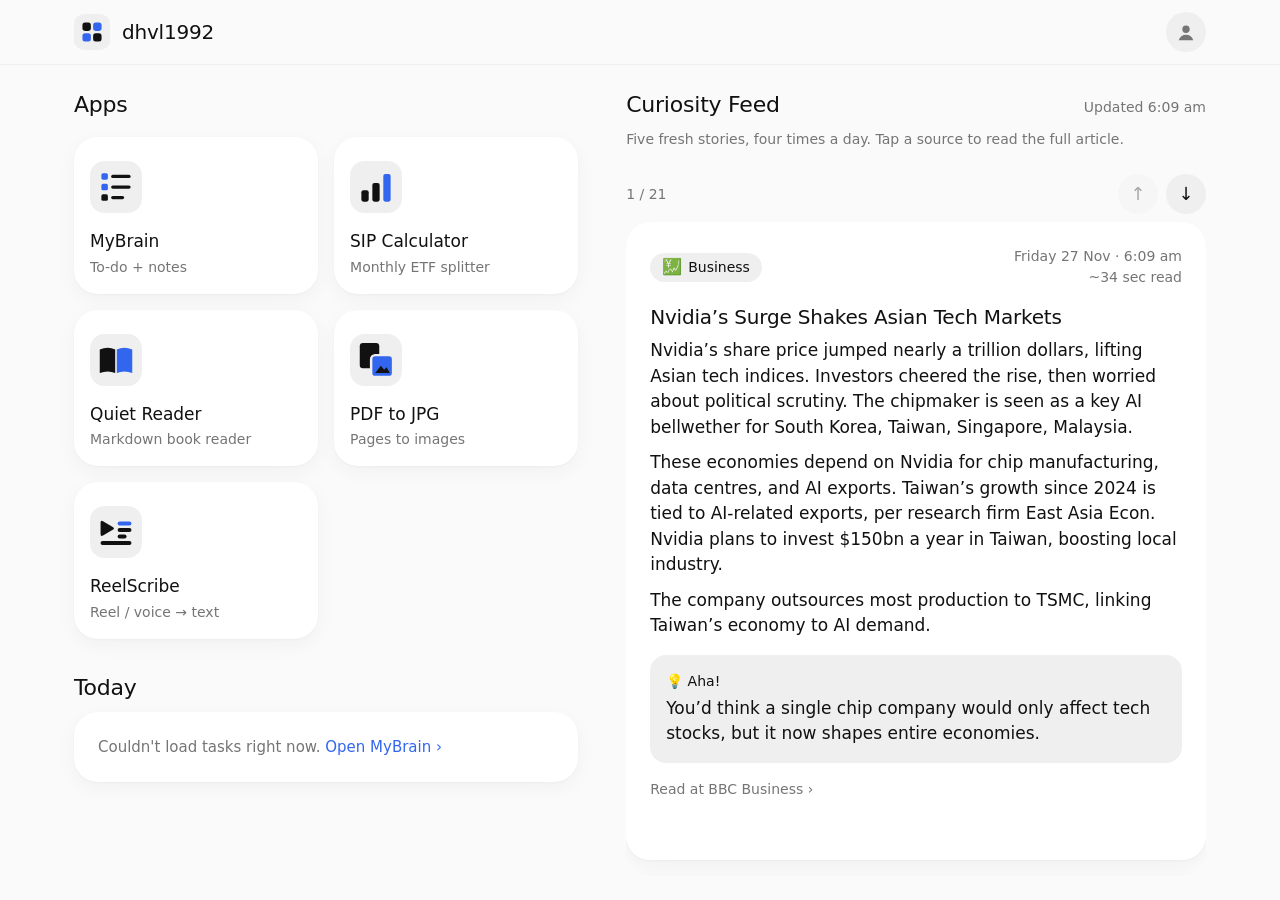
==== commit 74948d0c: "Hub: remove the old /Reelscribe/ service worker + its saved copy (one-time clean-up) Co-Authored-By:" ====
--- a/index.html
+++ b/index.html
@@ -298,6 +298,11 @@
 
 // Service worker: needed so Chrome offers "Install"
 if ("serviceWorker" in navigator) navigator.serviceWorker.register("/sw.js");
+// One-time clean-up: the August ReelScribe left a service worker at /Reelscribe/ that serves an old saved copy forever.
+if ("serviceWorker" in navigator) navigator.serviceWorker.getRegistrations().then((rs) => rs.forEach((r) => {
+  if (/\/reelscribe\/$/i.test(new URL(r.scope).pathname)) r.unregister();
+}));
+if (window.caches) caches.delete("reel-scribe-shell-v1");
 
 </script>
 <script src="/topbar.js"></script>
--- a/theme.css
+++ b/theme.css
@@ -48,7 +48,7 @@
 a{color:inherit}
 
 /* ---------- Layout ---------- */
-.wrap{max-width:560px; margin:0 auto; padding:var(--s4) var(--s3) var(--s5)}
+.wrap{max-width:640px; margin:0 auto; padding:var(--s3) var(--s3) var(--s5)} /* same column + 24px gap under the top bar in every app */
 .title{font-size:var(--fs-lg); font-weight:500; margin:0 0 var(--s1); letter-spacing:-.01em}
 .sub{color:var(--muted); font-size:var(--fs-sm); margin:0 0 var(--s3)}
 
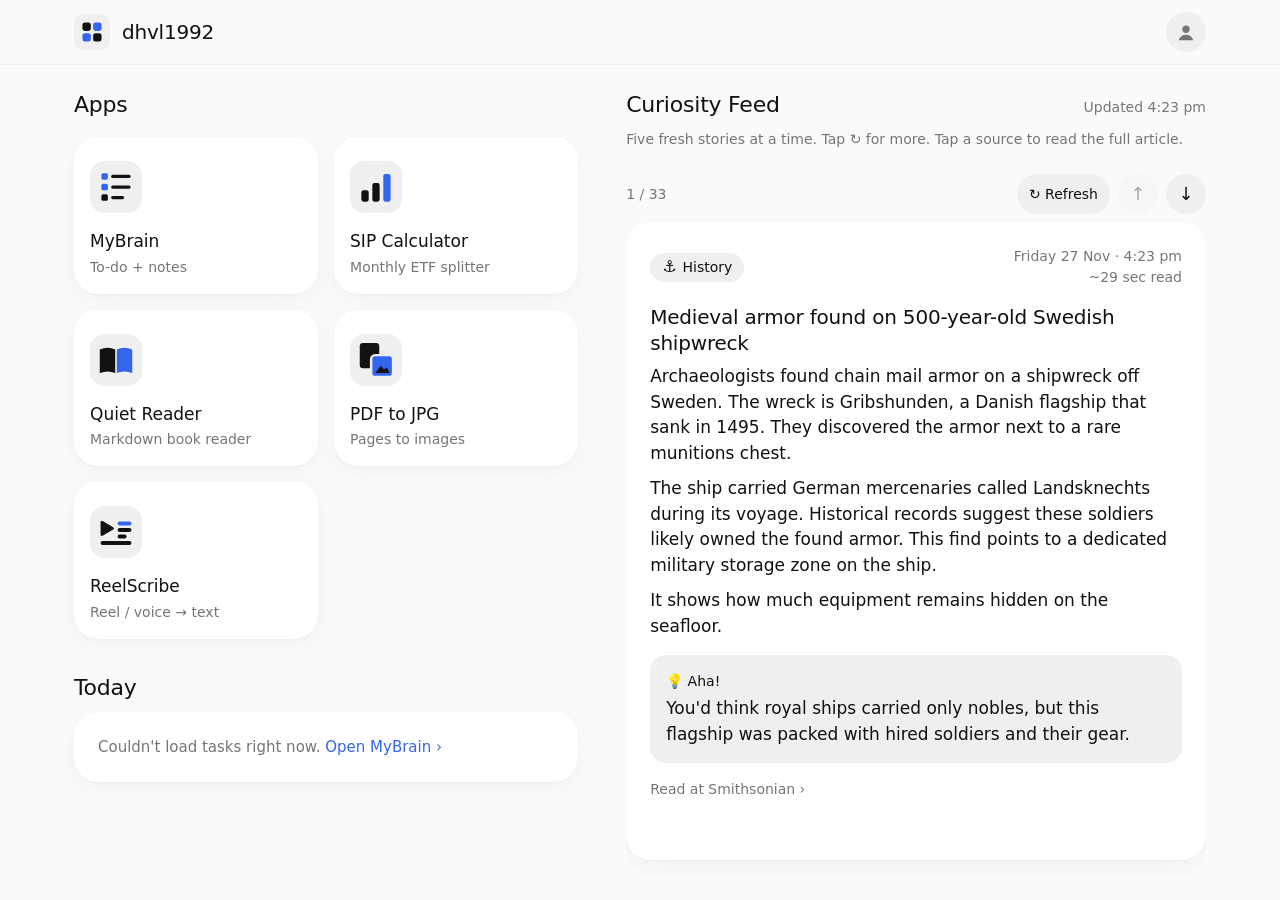
==== commit 015bf0d1: "Curiosity Feed: ↻ button (unlocks 4 h after last update, starts the feed job with your GitHub key) +" ====
--- a/index.html
+++ b/index.html
@@ -63,6 +63,10 @@
   .story.tight .next{display:none}
   .rabbit .next{background:var(--surface)}
   .when{font-size:var(--fs-sm); color:var(--muted)}
+  .feed-nav .refresh{width:auto; height:40px; border:0; border-radius:var(--r-pill); background:var(--soft); color:var(--text); font:inherit; font-size:var(--fs-sm); padding:6px 12px; cursor:pointer; white-space:nowrap}
+  .feed-nav .refresh:disabled{opacity:.5; cursor:default}
+  .refresh-msg{margin:0 0 var(--s1); font-size:var(--fs-sm)}
+  .refresh-msg.hidden{display:none}
   .feed-nav{display:flex; align-items:center; justify-content:flex-end; gap:var(--s1); margin:0 0 var(--s1)}
   .feed-nav .count{font-size:var(--fs-sm); color:var(--muted); margin-right:auto}
   .feed-nav button{width:40px; height:40px; border:0; border-radius:var(--r-pill); background:var(--soft); cursor:pointer; font-size:18px; line-height:1}
@@ -127,8 +131,9 @@
  <section class="col-feed">
   <!-- Curiosity Feed: built 4× a day by .github/workflows/feed.yml into /feed/feed.json -->
   <div class="feed-head"><h2>Curiosity Feed</h2><span class="sub" id="feedWhen" style="margin:0"></span></div>
-  <p class="sub">Five fresh stories, four times a day. Tap a source to read the full article.</p>
-  <div class="feed-nav"><span class="count" id="feedCount"></span>
+  <p class="sub">Five fresh stories at a time. Tap ↻ for more. Tap a source to read the full article.</p>
+  <p class="note refresh-msg hidden" id="refreshMsg"></p>
+  <div class="feed-nav"><span class="count" id="feedCount"></span><button id="feedRefresh" class="refresh" disabled>↻</button>
     <button id="feedUp" aria-label="Previous story">↑</button><button id="feedDown" aria-label="Next story">↓</button></div>
   <div class="feed-box"><div id="feed"><div class="slide"><div class="skel"></div></div></div></div>
  </section>
@@ -242,6 +247,7 @@
     const runs = (feed.runs || []).filter(r => r.stories?.length);
     if (!runs.length) throw new Error("empty");
     document.getElementById("feedWhen").textContent = "Updated " + time(new Date(feed.updated));
+    feedUpdated = Date.parse(feed.updated) || 0; refreshButton();
     // Flatten to one list of cards, so each card knows the next one
     const cards = [];
     runs.forEach(r => {
@@ -293,6 +299,64 @@
   e.preventDefault();
   document.getElementById(e.key === "ArrowDown" ? "feedDown" : "feedUp").click();
 });
+// ---------- ↻ Refresh button ----------
+// GitHub's own timer is unreliable, so the button asks GitHub to run the feed job (.github/workflows/feed.yml).
+// Unlocks 4 h after the last update. The job checks the same lock, so double taps cost nothing.
+// Needs a GitHub key (fine-grained token, Actions: read & write, this repo only), saved in this browser only.
+const LOCK_MS = 4 * 3600e3, WAIT_MS = 8 * 60e3, KEY = "key_github_feed", ASKED = "feedRefreshAt";
+const WORKFLOW = "https://api.github.com/repos/dhvl1992/dhvl1992.github.io/actions/workflows/feed.yml/dispatches";
+let feedUpdated = 0, pollTimer = null;
+const ls = { get: k => { try { return localStorage.getItem(k); } catch { return null; } },
+             set: (k, v) => { try { v == null ? localStorage.removeItem(k) : localStorage.setItem(k, v); } catch {} } };
+function refreshMsg(text) {
+  const el = document.getElementById("refreshMsg");
+  el.textContent = text || ""; el.classList.toggle("hidden", !text);
+}
+function refreshButton() {
+  const btn = document.getElementById("feedRefresh");
+  const asked = Number(ls.get(ASKED)) || 0, now = Date.now();
+  if (asked && asked > feedUpdated && now - asked < WAIT_MS) { // waiting for GitHub
+    btn.disabled = true; btn.textContent = "↻ Getting stories…";
+    refreshMsg("Fresh stories are on the way, about 4 minutes. You can keep reading.");
+    if (!pollTimer) pollTimer = setInterval(checkNew, 20000);
+    return;
+  }
+  if (asked && asked > feedUpdated) { // waited long enough, nothing new arrived
+    ls.set(ASKED, null);
+    refreshMsg("No new stories this time (the news sites had nothing fresh). Try again later.");
+  }
+  clearInterval(pollTimer); pollTimer = null;
+  const openAt = feedUpdated + LOCK_MS;
+  btn.disabled = now < openAt;
+  btn.textContent = btn.disabled ? "↻ " + time(new Date(openAt)) : "↻ Refresh";
+  btn.title = btn.disabled ? "New stories can be fetched from " + time(new Date(openAt)) : "Get 5 fresh stories";
+}
+async function checkNew() {
+  const before = feedUpdated;
+  await loadFeed();
+  if (feedUpdated > before) { ls.set(ASKED, null); refreshMsg(""); }
+  refreshButton();
+}
+document.getElementById("feedRefresh").addEventListener("click", async () => {
+  let key = ls.get(KEY);
+  if (!key) {
+    key = (prompt("Paste your GitHub key (starts with github_pat_). It stays only in this browser.") || "").trim();
+    if (!key) return;
+  }
+  const btn = document.getElementById("feedRefresh");
+  btn.disabled = true; btn.textContent = "↻ Asking GitHub…";
+  try {
+    const res = await fetch(WORKFLOW, { method: "POST",
+      headers: { Authorization: "Bearer " + key, Accept: "application/vnd.github+json" },
+      body: JSON.stringify({ ref: "main" }) });
+    if (res.status === 204) { ls.set(KEY, key); ls.set(ASKED, String(Date.now())); refreshButton(); return; }
+    if (res.status === 401) { ls.set(KEY, null); refreshMsg("GitHub didn't accept the key (wrong, expired or deleted). Tap ↻ to paste a new one."); }
+    else if (res.status === 403 || res.status === 404) { ls.set(KEY, null); refreshMsg("This key isn't allowed to start the feed. Make one with Actions: Read and write on dhvl1992.github.io."); }
+    else refreshMsg("GitHub said no (" + res.status + "). Try again in a few minutes.");
+  } catch { refreshMsg("Couldn't reach GitHub. Check your internet and try again."); }
+  refreshButton();
+});
+setInterval(refreshButton, 60000); // unlocks by itself when the 4 hours are up
 loadFeed();
 loadToday();
 
